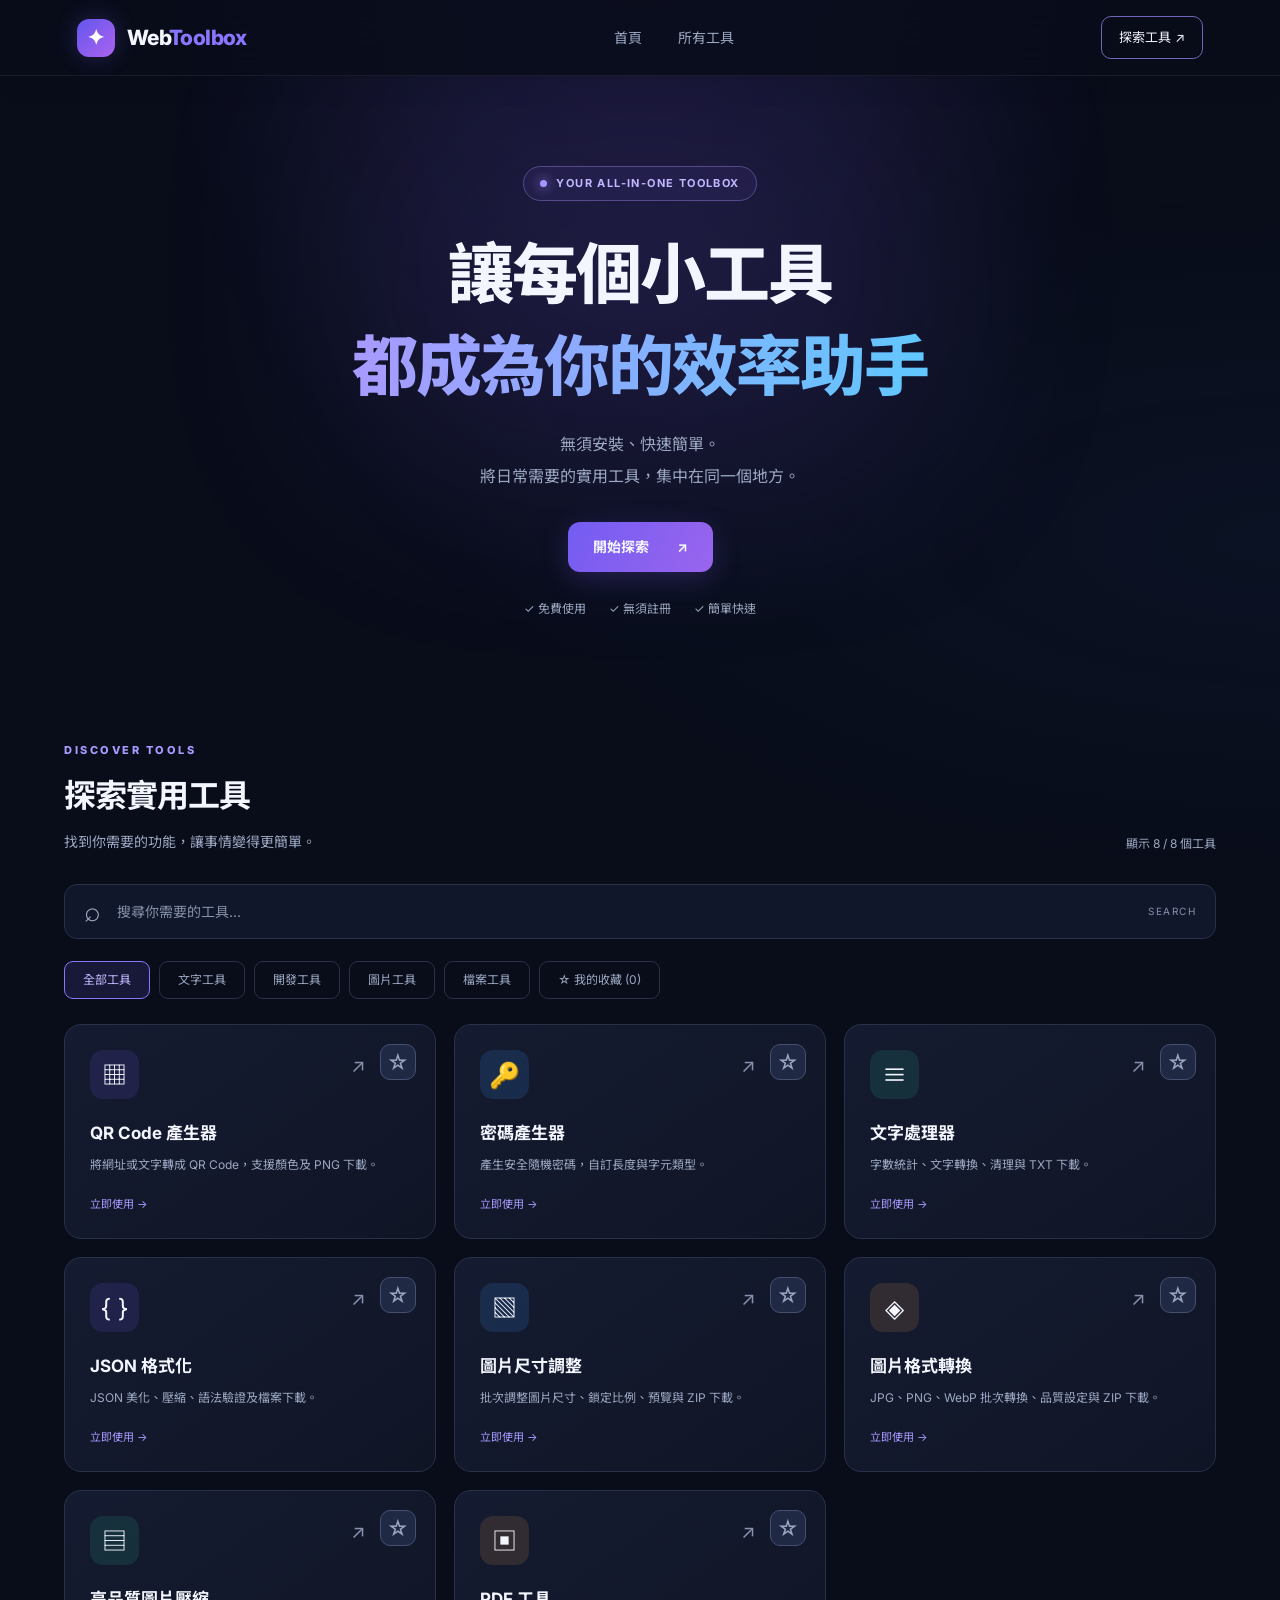
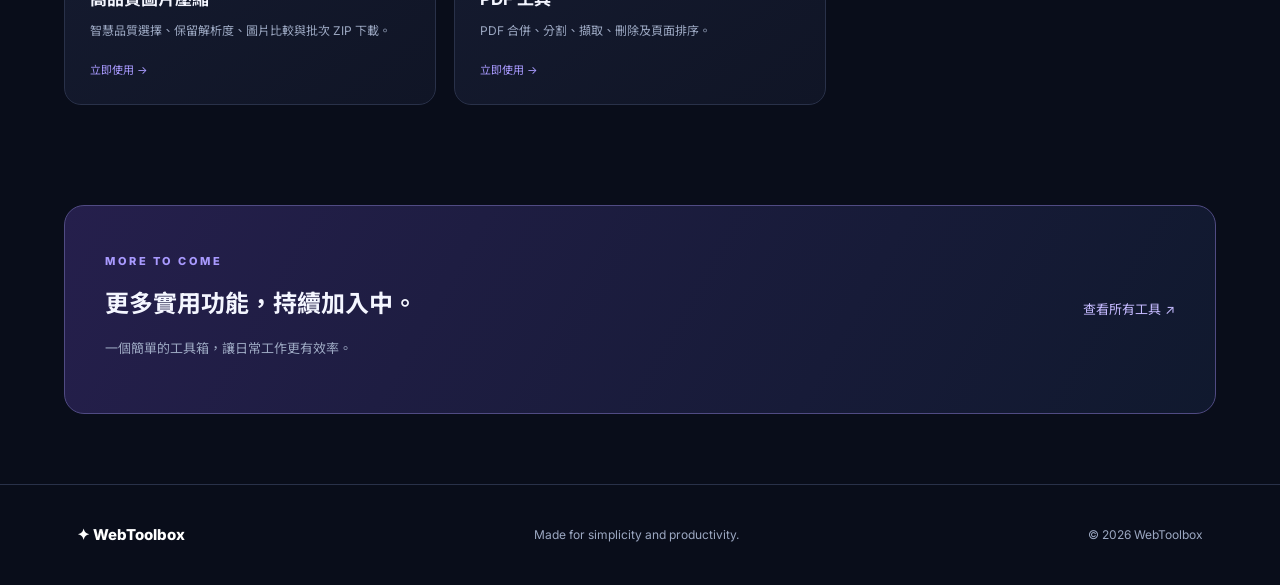
==== index.html @ 4cc4afc9 "Initial WebToolbox release" ====
<!DOCTYPE html>
<html lang="zh-Hant">
<head>
  <meta charset="UTF-8">
  <meta name="viewport" content="width=device-width, initial-scale=1.0">
  <meta name="theme-color" content="#090d1a">
  <meta
    name="description"
    content="WebToolbox 提供免費線上 QR Code 產生器、
    密碼產生器、文字處理器、JSON 格式化、
    圖片尺寸調整、圖片轉檔、圖片壓縮及 PDF 工具。"
  >
  <meta property="og:type" content="website">
  <meta property="og:title" content="WebToolbox｜免費線上工具箱">
  <meta property="og:description"
        content="免費、快速、實用的線上工具箱。圖片、PDF、文字及開發工具一站完成。">
  <meta property="og:locale" content="zh_TW">

  <title>WebToolbox | 免費線上工具箱</title>
  <link rel="icon" type="image/svg+xml" href="./assets/favicon.svg">

  <link rel="stylesheet" href="./css/style.css">
  <link rel="stylesheet" href="./css/site.css">

  <script src="./js/main.js" defer></script>
  <script src="./js/site.js" defer></script>
</head>
<body>

  <header class="navbar">
    <a href="./index.html" class="logo">
      <span class="logo-icon">✦</span>
      <span>Web<span class="accent">Toolbox</span></span>
    </a>

    <nav class="nav-links" aria-label="主選單">
      <a href="#home">首頁</a>
      <a href="#tools">所有工具</a>
    </nav>

    <a class="nav-button" href="#tools">探索工具 ↗</a>
  </header>

  <main id="home">

    <section class="hero">
      <div class="hero-glow"></div>

      <div class="hero-content">
        <div class="hero-badge">
          <span class="status-dot"></span>
          YOUR ALL-IN-ONE TOOLBOX
        </div>

        <h1>
          讓每個小工具<br>
          <span class="gradient-text">都成為你的效率助手</span>
        </h1>

        <p class="hero-description">
          無須安裝、快速簡單。<br>
          將日常需要的實用工具，集中在同一個地方。
        </p>

        <a class="primary-button" href="#tools">
          開始探索 <span>↗</span>
        </a>

        <div class="hero-features">
          <span>✓ 免費使用</span>
          <span>✓ 無須註冊</span>
          <span>✓ 簡單快速</span>
        </div>
      </div>
    </section>

    <section class="tools-section" id="tools">

      <div class="section-heading">
        <div>
          <span class="eyebrow">DISCOVER TOOLS</span>
          <h2>探索實用工具</h2>
          <p>找到你需要的功能，讓事情變得更簡單。</p>
        </div>

        <span class="tool-count" id="toolCount"></span>
      </div>

      <div class="toolbar">
        <label class="search-box">
          <span aria-hidden="true">⌕</span>
          <input
            type="search"
            id="searchInput"
            placeholder="搜尋你需要的工具..."
            autocomplete="off"
            aria-label="搜尋工具"
          >
          <span class="search-shortcut">SEARCH</span>
        </label>

        <div class="filters" id="filters">
          <button class="filter-btn active" data-category="all">全部工具</button>
          <button class="filter-btn" data-category="text">文字工具</button>
          <button class="filter-btn" data-category="dev">開發工具</button>
          <button class="filter-btn" data-category="image">圖片工具</button>
          <button class="filter-btn" data-category="file">檔案工具</button>
        </div>
      </div>

      <div class="tools-grid" id="toolsGrid"></div>

      <p class="empty-message" id="emptyMessage" hidden>
        找不到符合條件的工具，試試其他關鍵字吧！
      </p>

    </section>

    <section class="bottom-banner">
      <div>
        <span class="eyebrow">MORE TO COME</span>
        <h2>更多實用功能，持續加入中。</h2>
        <p>一個簡單的工具箱，讓日常工作更有效率。</p>
      </div>
      <a href="#tools" class="banner-link">查看所有工具 ↗</a>
    </section>

  </main>

  <footer class="footer">
    <a href="#home" class="footer-brand">✦ WebToolbox</a>
    <p>Made for simplicity and productivity.</p>
    <span>© <span id="year"></span> WebToolbox</span>
  </footer>

  <div id="toast" class="toast" role="status" aria-live="polite"></div>

</body>
</html>
---- css/style.css ----
@import url('https://fonts.googleapis.com/css2?family=Inter:wght@400;500;600;700;800&family=Noto+Sans+TC:wght@400;500;600;700;800&display=swap');

:root {
  --background: #090d1a;
  --surface: #11172a;
  --surface-hover: #19213a;
  --border: #293149;
  --text: #f4f6ff;
  --muted: #9ca8c2;
  --primary: #8b75ff;
  --cyan: #59d4f9;
}

* {
  box-sizing: border-box;
}

html {
  scroll-behavior: smooth;
}

body {
  margin: 0;
  background: var(--background);
  color: var(--text);
  font-family: 'Inter', 'Noto Sans TC', sans-serif;
  line-height: 1.7;
  overflow-x: hidden;
}

body::before {
  content: "";
  position: fixed;
  inset: 0;
  z-index: -1;
  pointer-events: none;
  background:
    radial-gradient(ellipse at 50% -20%, #44308545, transparent 55%),
    radial-gradient(ellipse at 100% 60%, #1b376322, transparent 45%);
}

a {
  color: inherit;
  text-decoration: none;
}

button, input {
  font: inherit;
}

button {
  cursor: pointer;
}

button:focus-visible,
a:focus-visible,
input:focus-visible {
  outline: 2px solid var(--cyan);
  outline-offset: 3px;
}

/* 導航列 */

.navbar {
  height: 76px;
  padding: 0 max(6%, calc((100vw - 1200px) / 2));
  display: flex;
  align-items: center;
  justify-content: space-between;
  border-bottom: 1px solid #ffffff10;
  background: #090d1acf;
  backdrop-filter: blur(18px);
  position: sticky;
  top: 0;
  z-index: 50;
}

.logo {
  display: flex;
  align-items: center;
  gap: 12px;
  font-weight: 800;
  font-size: 21px;
  letter-spacing: -0.6px;
}

.logo-icon {
  color: white;
  display: grid;
  place-items: center;
  width: 38px;
  height: 38px;
  border-radius: 12px;
  background: linear-gradient(135deg, #6356ed, #ac63ef);
  box-shadow: 0 0 22px #795cf044;
}

.accent {
  color: var(--primary);
}

.nav-links {
  display: flex;
  gap: 36px;
  color: var(--muted);
  font-size: 14px;
}

.nav-links a:hover {
  color: white;
}

.nav-button {
  border: 1px solid #7264b8;
  padding: 9px 17px;
  border-radius: 10px;
  font-size: 13px;
  transition: 0.2s;
}

.nav-button:hover {
  background: #7264b830;
}

/* 首頁主要視覺 */

.hero {
  min-height: 510px;
  position: relative;
  display: grid;
  place-items: center;
  padding: 90px 22px 85px;
  overflow: hidden;
  text-align: center;
}

.hero-glow {
  position: absolute;
  width: 550px;
  height: 380px;
  top: 0;
  left: 50%;
  transform: translateX(-50%);
  pointer-events: none;
  background: #7960ed;
  opacity: 0.13;
  filter: blur(115px);
}

.hero-content {
  position: relative;
  z-index: 1;
}

.hero-badge {
  display: inline-flex;
  align-items: center;
  gap: 9px;
  border: 1px solid #564b86;
  background: #7663e515;
  color: #c3b8ff;
  padding: 7px 16px;
  border-radius: 50px;
  font-size: 11px;
  font-weight: 700;
  letter-spacing: 1.4px;
}

.status-dot {
  width: 7px;
  height: 7px;
  border-radius: 50%;
  background: #a995ff;
  box-shadow: 0 0 12px #a995ff;
}

.hero h1 {
  font-size: clamp(34px, 5.2vw, 66px);
  letter-spacing: -2px;
  line-height: 1.4;
  margin: 27px 0 16px;
  font-weight: 800;
}

.gradient-text {
  background: linear-gradient(100deg, #a999ff, #60c8ff);
  background-clip: text;
  -webkit-background-clip: text;
  color: transparent;
}

.hero-description {
  color: var(--muted);
  font-size: 16px;
  line-height: 2;
  margin-bottom: 30px;
}

.primary-button {
  display: inline-flex;
  align-items: center;
  gap: 28px;
  padding: 13px 25px;
  border-radius: 12px;
  font-weight: 700;
  font-size: 14px;
  background: linear-gradient(120deg, #735cf2, #9a65ee);
  box-shadow: 0 7px 28px #795cf03a;
  transition: transform 0.2s, box-shadow 0.2s;
}

.primary-button:hover {
  transform: translateY(-3px);
  box-shadow: 0 12px 35px #795cf063;
}

.hero-features {
  display: flex;
  justify-content: center;
  flex-wrap: wrap;
  gap: 23px;
  margin-top: 27px;
  font-size: 12px;
  color: var(--muted);
}

/* 工具區域 */

.tools-section {
  max-width: 1200px;
  padding: 30px 24px 100px;
  margin: auto;
  scroll-margin-top: 95px;
}

.section-heading {
  display: flex;
  justify-content: space-between;
  align-items: end;
  gap: 20px;
  margin-bottom: 30px;
}

.eyebrow {
  color: #a99aff;
  font-size: 11px;
  font-weight: 800;
  letter-spacing: 2.5px;
}

.section-heading h2 {
  font-size: 32px;
  margin: 7px 0;
  letter-spacing: -1px;
}

.section-heading p {
  color: var(--muted);
  margin: 0;
  font-size: 14px;
}

.tool-count {
  font-size: 12px;
  color: var(--muted);
  white-space: nowrap;
}

.toolbar {
  margin-bottom: 25px;
}

.search-box {
  height: 55px;
  background: var(--surface);
  border: 1px solid var(--border);
  border-radius: 13px;
  display: flex;
  align-items: center;
  padding: 0 19px;
  gap: 14px;
  transition: border-color 0.2s;
}

.search-box:focus-within {
  border-color: var(--primary);
}

.search-box > span:first-child {
  font-size: 28px;
  color: var(--muted);
}

.search-box input {
  background: transparent;
  border: none;
  outline: none;
  color: white;
  width: 100%;
  min-width: 0;
  font-size: 14px;
}

.search-box input::placeholder {
  color: #8490a8;
}

.search-shortcut {
  color: #8790ad;
  font-size: 10px;
  letter-spacing: 1.5px;
}

.filters {
  display: flex;
  flex-wrap: wrap;
  gap: 9px;
  margin-top: 22px;
}

.filter-btn {
  background: transparent;
  border: 1px solid var(--border);
  color: var(--muted);
  padding: 8px 18px;
  border-radius: 9px;
  font-size: 12px;
  transition: 0.2s;
}

.filter-btn:hover {
  color: white;
  border-color: #8273dc;
}

.filter-btn.active {
  background: #7660ed25;
  border-color: #8b75ff;
  color: #c3baff;
}

/* 工具卡片 */

.tools-grid {
  display: grid;
  grid-template-columns: repeat(3, minmax(0, 1fr));
  gap: 18px;
}

.tool-card {
  background: linear-gradient(145deg, #151b30, #101526);
  border: 1px solid var(--border);
  border-radius: 17px;
  padding: 25px;
  min-height: 215px;
  display: flex;
  flex-direction: column;
  align-items: flex-start;
  text-align: left;
  color: inherit;
  width: 100%;
  transition: transform 0.25s, border-color 0.25s, box-shadow 0.25s;
}

.tool-card:hover {
  transform: translateY(-5px);
  border-color: #7f6be2;
  box-shadow: 0 15px 40px #0000003a;
}

.card-top {
  display: flex;
  justify-content: space-between;
  align-items: start;
  width: 100%;
}

.card-icon {
  width: 49px;
  height: 49px;
  border-radius: 13px;
  display: grid;
  place-items: center;
  font-size: 25px;
}

.card-icon.purple { background: #7758ee23; }
.card-icon.blue { background: #3a95f525; }
.card-icon.green { background: #25bd9522; }
.card-icon.orange { background: #ec9b4322; }

.card-arrow {
  color: #8790ad;
  font-size: 19px;
}

.tool-card h3 {
  font-size: 17px;
  margin: 20px 0 6px;
}

.tool-card p {
  color: var(--muted);
  font-size: 12px;
  line-height: 1.8;
  margin: 0 0 16px;
}

.card-bottom {
  margin-top: auto;
  color: #a99aff;
  font-size: 11px;
}

.empty-message {
  text-align: center;
  padding: 65px 10px;
  color: var(--muted);
}

.empty-message[hidden] {
  display: none;
}

/* 底部宣傳區 */

.bottom-banner {
  max-width: 1152px;
  margin: 0 auto 70px;
  padding: 40px;
  border: 1px solid #504b83;
  border-radius: 20px;
  background: linear-gradient(120deg, #251f4c, #10192e);
  display: flex;
  justify-content: space-between;
  align-items: center;
  gap: 25px;
}

.bottom-banner h2 {
  margin: 10px 0;
  font-size: 24px;
}

.bottom-banner p {
  color: var(--muted);
  font-size: 13px;
}

.banner-link {
  color: #c5baff;
  font-size: 13px;
  white-space: nowrap;
}

.footer {
  padding: 28px 6%;
  border-top: 1px solid var(--border);
  display: flex;
  justify-content: space-between;
  align-items: center;
  gap: 15px;
  color: var(--muted);
  font-size: 12px;
}

.footer-brand {
  color: white;
  font-weight: 800;
  font-size: 15px;
}

.toast {
  position: fixed;
  left: 50%;
  bottom: 28px;
  transform: translate(-50%, 20px);
  padding: 12px 20px;
  background: #282344;
  border: 1px solid #8173c5;
  border-radius: 11px;
  color: white;
  font-size: 13px;
  box-shadow: 0 10px 30px #0008;
  opacity: 0;
  pointer-events: none;
  z-index: 100;
  transition: 0.25s;
}

.toast.show {
  transform: translate(-50%, 0);
  opacity: 1;
}

/* 平板 */

@media (max-width: 900px) {
  .tools-grid {
    grid-template-columns: repeat(2, minmax(0, 1fr));
  }

  .bottom-banner {
    margin-left: 24px;
    margin-right: 24px;
  }
}

/* 手機 */

@media (max-width: 600px) {
  .navbar {
    padding: 0 20px;
    height: 68px;
  }

  .logo {
    font-size: 18px;
  }

  .nav-links {
    display: none;
  }

  .nav-button {
    font-size: 11px;
    padding: 8px 11px;
  }

  .hero {
    min-height: 470px;
    padding: 65px 22px;
  }

  .hero h1 {
    letter-spacing: -1px;
  }

  .hero-description {
    font-size: 14px;
  }

  .tools-section {
    padding: 20px 18px 65px;
  }

  .section-heading h2 {
    font-size: 25px;
  }

  .tools-grid {
    grid-template-columns: 1fr;
  }

  .tool-card {
    min-height: 195px;
  }

  .bottom-banner {
    padding: 27px;
    flex-direction: column;
    align-items: flex-start;
    margin: 0 18px 50px;
  }

  .footer {
    flex-direction: column;
    text-align: center;
  }
}

@media (prefers-reduced-motion: reduce) {
  html {
    scroll-behavior: auto;
  }

  *,
  *::before,
  *::after {
    transition-duration: 0.01ms !important;
    animation-duration: 0.01ms !important;
  }
}
---- css/site.css ----
/* ===== WebToolbox 共用視覺系統 ===== */

:root {
  color-scheme: dark;
}

::selection {
  background: #8b75ff;
  color: #fff;
}

/* 統一操作元件 */
button,
a,
input,
textarea,
select {
  -webkit-tap-highlight-color: transparent;
}

button,
a {
  touch-action: manipulation;
}

button:focus-visible,
a:focus-visible,
input:focus-visible,
textarea:focus-visible,
select:focus-visible {
  outline: 2px solid #a99aff;
  outline-offset: 3px;
}

/* 全站頂部閱讀進度條 */
#scrollProgress {
  position: fixed;
  top: 0;
  left: 0;
  z-index: 200;
  width: 0;
  height: 3px;
  background: linear-gradient(90deg, #8b75ff, #59d4f9);
  pointer-events: none;
}

/* 返回頂部按鈕 */
#backToTop {
  position: fixed;
  right: 25px;
  bottom: 25px;
  z-index: 100;
  display: grid;
  place-items: center;
  width: 47px;
  height: 47px;
  border-radius: 14px;
  border: 1px solid #7264b8;
  background: #241e45;
  color: #e0d9ff;
  font-size: 22px;
  box-shadow: 0 8px 30px #0008;
  opacity: 0;
  visibility: hidden;
  transform: translateY(12px);
  transition:
    opacity 0.2s,
    visibility 0.2s,
    transform 0.2s,
    background 0.2s;
}

#backToTop.visible {
  opacity: 1;
  visibility: visible;
  transform: translateY(0);
}

#backToTop:hover {
  background: #48377f;
  transform: translateY(-3px);
}

/* 共用玻璃質感 */
.navbar {
  box-shadow: 0 5px 30px #00000018;
}

/* 頁面切換後視覺一致 */
main {
  animation: pageEnter 0.35s ease-out both;
}

@keyframes pageEnter {
  from {
    opacity: 0;
    transform: translateY(8px);
  }

  to {
    opacity: 1;
    transform: translateY(0);
  }
}

/* 首頁工具卡片收藏功能 */
.tool-card {
  position: relative;
  cursor: default;
}

.card-open {
  flex: 1;
  display: flex;
  flex-direction: column;
  align-items: flex-start;
  width: 100%;
  min-height: 100%;
  background: none;
  border: 0;
  color: inherit;
  text-align: left;
  padding: 0;
  cursor: pointer;
}

.card-open .card-top {
  padding-right: 45px;
}

.card-open:hover .card-arrow {
  color: #c3b8ff;
}

.favorite-btn {
  position: absolute;
  top: 19px;
  right: 19px;
  z-index: 2;
  display: grid;
  place-items: center;
  width: 36px;
  height: 36px;
  padding: 0;
  border-radius: 10px;
  border: 1px solid #455070;
  background: #202944;
  color: #9ca8c2;
  font-size: 21px;
  line-height: 1;
  transition: background 0.2s, color 0.2s;
}

.favorite-btn:hover {
  background: #39335d;
  color: #f8d47a;
}

.favorite-btn.is-favorite {
  color: #ffd474;
  border-color: #8b7041;
  background: #4a382b;
}

.filter-btn.favorites-active {
  color: #ffd474;
  border-color: #a78443;
  background: #48382250;
}

/* 顯示空狀態時提供一致間距 */
.empty-message {
  border: 1px dashed #394360;
  border-radius: 16px;
  background: #101627;
}

/* 小螢幕 */
@media (max-width: 600px) {
  /* 手機版仍可使用首頁與所有工具導覽 */
  .navbar {
    flex-wrap: wrap;
    height: auto;
    min-height: 68px;
    row-gap: 0;
    padding: 12px 18px;
  }

  .nav-links {
    display: flex;
    order: 3;
    width: 100%;
    gap: 24px;
    padding: 10px 0 2px;
    overflow-x: auto;
    white-space: nowrap;
    font-size: 12px;
  }

  .nav-button {
    margin-left: auto;
  }

  #backToTop {
    right: 16px;
    bottom: 16px;
    width: 43px;
    height: 43px;
  }

  .tools-section,
  .qr-page,
  .password-page,
  .text-page,
  .json-page {
    scroll-margin-top: 120px;
  }
}

/* 尊重使用者減少動態效果的設定 */
@media (prefers-reduced-motion: reduce) {
  main {
    animation: none;
  }

  #backToTop,
  .favorite-btn {
    transition: none;
  }
}
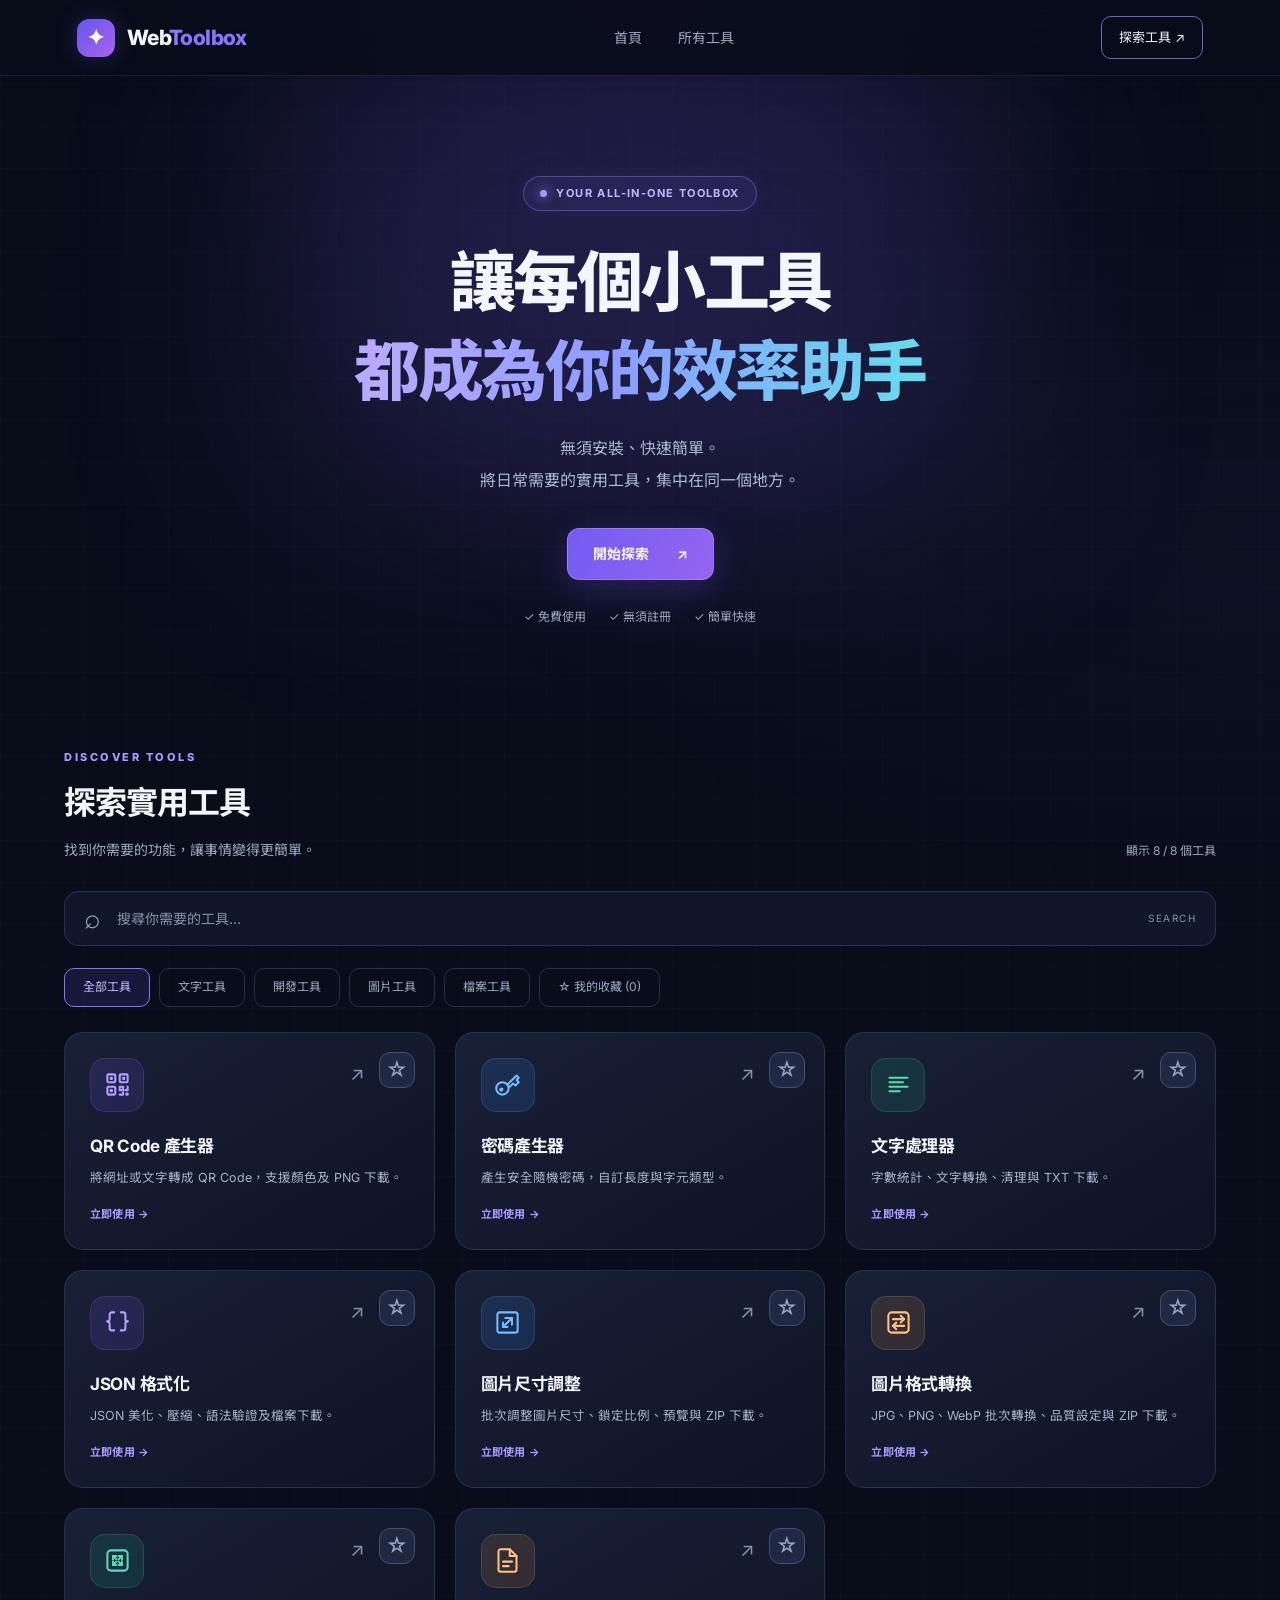
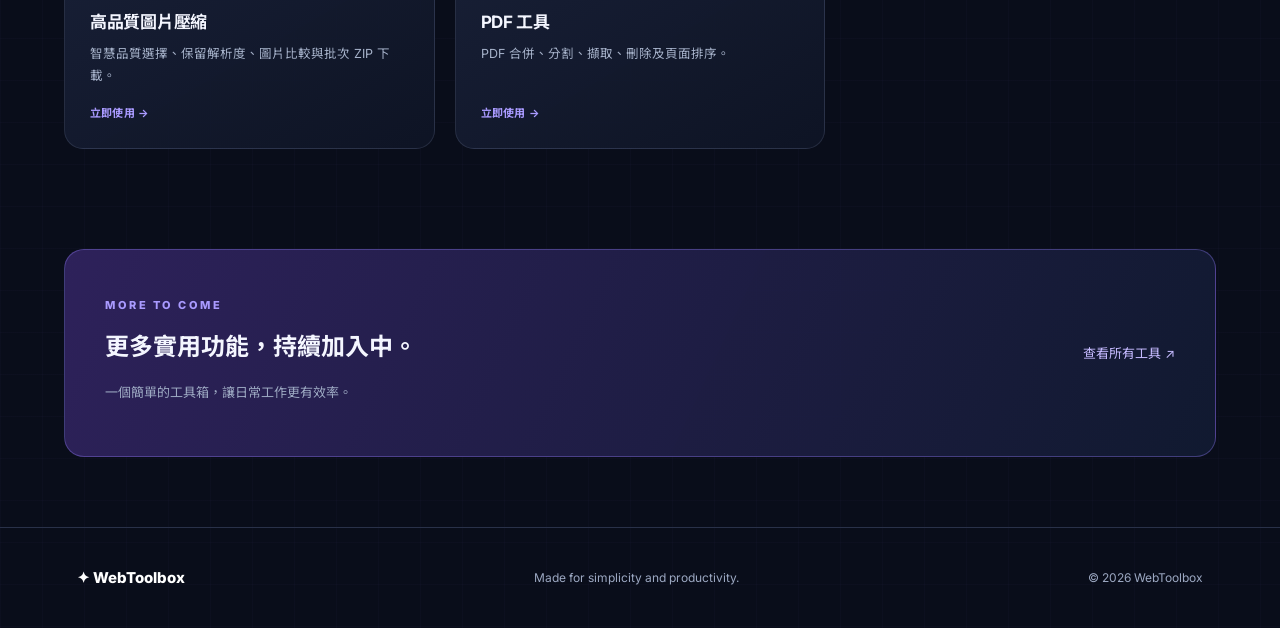
==== commit fdf0df0b: "Fix recently used tools" ====
--- a/index.html
+++ b/index.html
@@ -86,6 +86,32 @@
 
         <span class="tool-count" id="toolCount"></span>
       </div>
+      
+        <!-- 最近使用的工具 -->
+        <section
+        id="recentSection"
+        class="recent-section"
+        aria-labelledby="recentTitle"
+        hidden
+        >
+        <div class="recent-heading">
+            <div>
+            <span class="eyebrow">QUICK ACCESS</span>
+            <h3 id="recentTitle">最近使用</h3>
+            <p>快速開啟你最近用過的工具。</p>
+            </div>
+
+            <button
+            id="clearRecent"
+            type="button"
+            class="recent-clear"
+            >
+            清除紀錄
+            </button>
+        </div>
+
+        <div id="recentGrid" class="recent-grid"></div>
+        </section>
 
       <div class="toolbar">
         <label class="search-box">
--- a/css/site.css
+++ b/css/site.css
@@ -229,3 +229,348 @@
     transition: none;
   }
 }
+
+
+/* ========================================
+   WebToolbox 3.0 - Homepage Upgrade
+   ======================================== */
+
+/* 全站背景：細緻格線與柔和光暈 */
+
+body {
+  background-color: #090d1a;
+  background-image:
+    linear-gradient(
+      rgba(139, 117, 255, 0.025) 1px,
+      transparent 1px
+    ),
+    linear-gradient(
+      90deg,
+      rgba(139, 117, 255, 0.025) 1px,
+      transparent 1px
+    );
+  background-size: 42px 42px;
+}
+
+/* 導覽列 */
+
+.navbar {
+  border-bottom: 1px solid rgba(160, 145, 255, 0.12);
+  backdrop-filter: blur(20px);
+  -webkit-backdrop-filter: blur(20px);
+}
+
+/* 首頁主視覺 */
+
+.hero {
+  min-height: 550px;
+  padding: 100px 24px 85px;
+}
+
+.hero-glow {
+  width: 700px;
+  height: 440px;
+  opacity: 0.17;
+  filter: blur(125px);
+}
+
+.hero h1 {
+  letter-spacing: -2.5px;
+  line-height: 1.35;
+}
+
+.gradient-text {
+  background-image: linear-gradient(
+    95deg,
+    #b8a9ff 5%,
+    #8d9cff 45%,
+    #69d8ef 95%
+  );
+  background-clip: text;
+  -webkit-background-clip: text;
+  color: transparent;
+}
+
+.hero-description {
+  max-width: 580px;
+  margin: 0 auto 32px;
+  color: #adb8d0;
+}
+
+.hero-badge {
+  background: rgba(139, 117, 255, 0.09);
+  border-color: rgba(160, 140, 255, 0.35);
+  box-shadow: 0 0 28px rgba(139, 117, 255, 0.06);
+}
+
+/* 主按鈕 */
+
+.primary-button {
+  border: 1px solid rgba(220, 210, 255, 0.25);
+  background: linear-gradient(120deg, #735cf2, #9565ef);
+  box-shadow: 0 10px 34px rgba(115, 92, 242, 0.24);
+}
+
+.primary-button:hover {
+  box-shadow: 0 14px 42px rgba(115, 92, 242, 0.42);
+}
+
+/* 工具搜尋 */
+
+.search-box {
+  border: 1px solid rgba(139, 117, 255, 0.23);
+  background: rgba(19, 26, 46, 0.85);
+  border-radius: 15px;
+  transition:
+    border-color 0.2s,
+    box-shadow 0.2s;
+}
+
+.search-box:focus-within {
+  border-color: #9782ff;
+  box-shadow: 0 0 0 4px rgba(139, 117, 255, 0.08);
+}
+
+/* 分類按鈕 */
+
+.filter-btn {
+  border-radius: 10px;
+  transition:
+    color 0.2s,
+    background 0.2s,
+    border-color 0.2s,
+    transform 0.2s;
+}
+
+.filter-btn:hover {
+  transform: translateY(-2px);
+  background: rgba(139, 117, 255, 0.09);
+}
+
+/* 工具卡片 */
+
+.tools-grid {
+  gap: 20px;
+}
+
+.tool-card {
+  overflow: hidden;
+  border-radius: 19px;
+  border: 1px solid rgba(155, 169, 205, 0.16);
+  background: linear-gradient(
+    150deg,
+    rgba(26, 34, 57, 0.95),
+    rgba(14, 20, 37, 0.98)
+  );
+  transition:
+    transform 0.25s ease,
+    border-color 0.25s ease,
+    box-shadow 0.25s ease;
+}
+
+.tool-card:hover {
+  transform: translateY(-6px);
+  border-color: rgba(166, 144, 255, 0.7);
+  box-shadow:
+    0 20px 50px rgba(0, 0, 0, 0.28),
+    0 0 30px rgba(139, 117, 255, 0.08);
+}
+
+.tool-card h3 {
+  font-size: 17px;
+  letter-spacing: -0.3px;
+}
+
+.tool-card p {
+  color: #a6b2ca;
+  font-size: 12.5px;
+}
+
+.card-icon {
+  width: 54px;
+  height: 54px;
+  border: 1px solid rgba(255, 255, 255, 0.07);
+  border-radius: 15px;
+}
+
+.card-bottom {
+  font-weight: 700;
+  letter-spacing: 0.2px;
+}
+
+/* 收藏按鈕 */
+
+.favorite-btn {
+  border-radius: 11px;
+}
+
+.favorite-btn:hover {
+  transform: scale(1.05);
+}
+
+/* 底部區塊 */
+
+.bottom-banner {
+  border-color: rgba(150, 126, 255, 0.35);
+  background: linear-gradient(
+    115deg,
+    rgba(48, 35, 94, 0.95),
+    rgba(17, 26, 49, 0.98)
+  );
+}
+
+/* 平板 */
+
+@media (max-width: 900px) {
+  .hero {
+    min-height: 490px;
+    padding: 78px 22px;
+  }
+}
+
+/* 手機 */
+
+@media (max-width: 600px) {
+  .hero {
+    min-height: 450px;
+    padding: 70px 20px 65px;
+  }
+
+  .hero h1 {
+    letter-spacing: -1.2px;
+  }
+
+  .tools-grid {
+    gap: 15px;
+  }
+
+  .tool-card {
+    min-height: 190px;
+  }
+
+  .hero-glow {
+    width: 360px;
+    max-width: 100%;
+  }
+}
+
+/* 減少動畫模式 */
+
+@media (prefers-reduced-motion: reduce) {
+  .tool-card,
+  .filter-btn,
+  .favorite-btn,
+  .primary-button {
+    transition: none;
+  }
+
+  .tool-card:hover,
+  .filter-btn:hover {
+    transform: none;
+  }
+}
+
+
+/* ========================================
+   WebToolbox 3.0 - Unified Tool Icons
+   ======================================== */
+
+/* 統一工具圖示外框 */
+
+.card-icon {
+  display: inline-flex;
+  align-items: center;
+  justify-content: center;
+  flex-shrink: 0;
+
+  width: 54px;
+  height: 54px;
+
+  border-radius: 15px;
+  border: 1px solid rgba(255, 255, 255, 0.07);
+
+  transition:
+    transform 0.25s ease,
+    border-color 0.25s ease,
+    background 0.25s ease;
+}
+
+/* SVG 線條圖示 */
+
+.card-icon svg {
+  display: block;
+  width: 27px;
+  height: 27px;
+}
+
+/* 各分類使用不同顏色 */
+
+.card-icon.purple {
+  color: #b3a1ff;
+  background: rgba(119, 88, 238, 0.15);
+  border-color: rgba(155, 132, 255, 0.16);
+}
+
+.card-icon.blue {
+  color: #74bbff;
+  background: rgba(58, 149, 245, 0.14);
+  border-color: rgba(116, 187, 255, 0.16);
+}
+
+.card-icon.green {
+  color: #61d6b2;
+  background: rgba(37, 189, 149, 0.13);
+  border-color: rgba(97, 214, 178, 0.16);
+}
+
+.card-icon.orange {
+  color: #ffc184;
+  background: rgba(236, 155, 67, 0.13);
+  border-color: rgba(255, 193, 132, 0.16);
+}
+
+/* 滑鼠移到卡片時的效果 */
+
+.tool-card:hover .card-icon {
+  transform: translateY(-2px) scale(1.06);
+}
+
+.tool-card:hover .card-icon.purple {
+  border-color: rgba(179, 161, 255, 0.45);
+}
+
+.tool-card:hover .card-icon.blue {
+  border-color: rgba(116, 187, 255, 0.45);
+}
+
+.tool-card:hover .card-icon.green {
+  border-color: rgba(97, 214, 178, 0.45);
+}
+
+.tool-card:hover .card-icon.orange {
+  border-color: rgba(255, 193, 132, 0.45);
+}
+
+/* 手機與減少動畫設定 */
+
+@media (max-width: 600px) {
+  .card-icon {
+    width: 50px;
+    height: 50px;
+  }
+
+  .card-icon svg {
+    width: 25px;
+    height: 25px;
+  }
+}
+
+@media (prefers-reduced-motion: reduce) {
+  .card-icon {
+    transition: none;
+  }
+
+  .tool-card:hover .card-icon {
+    transform: none;
+  }
+}
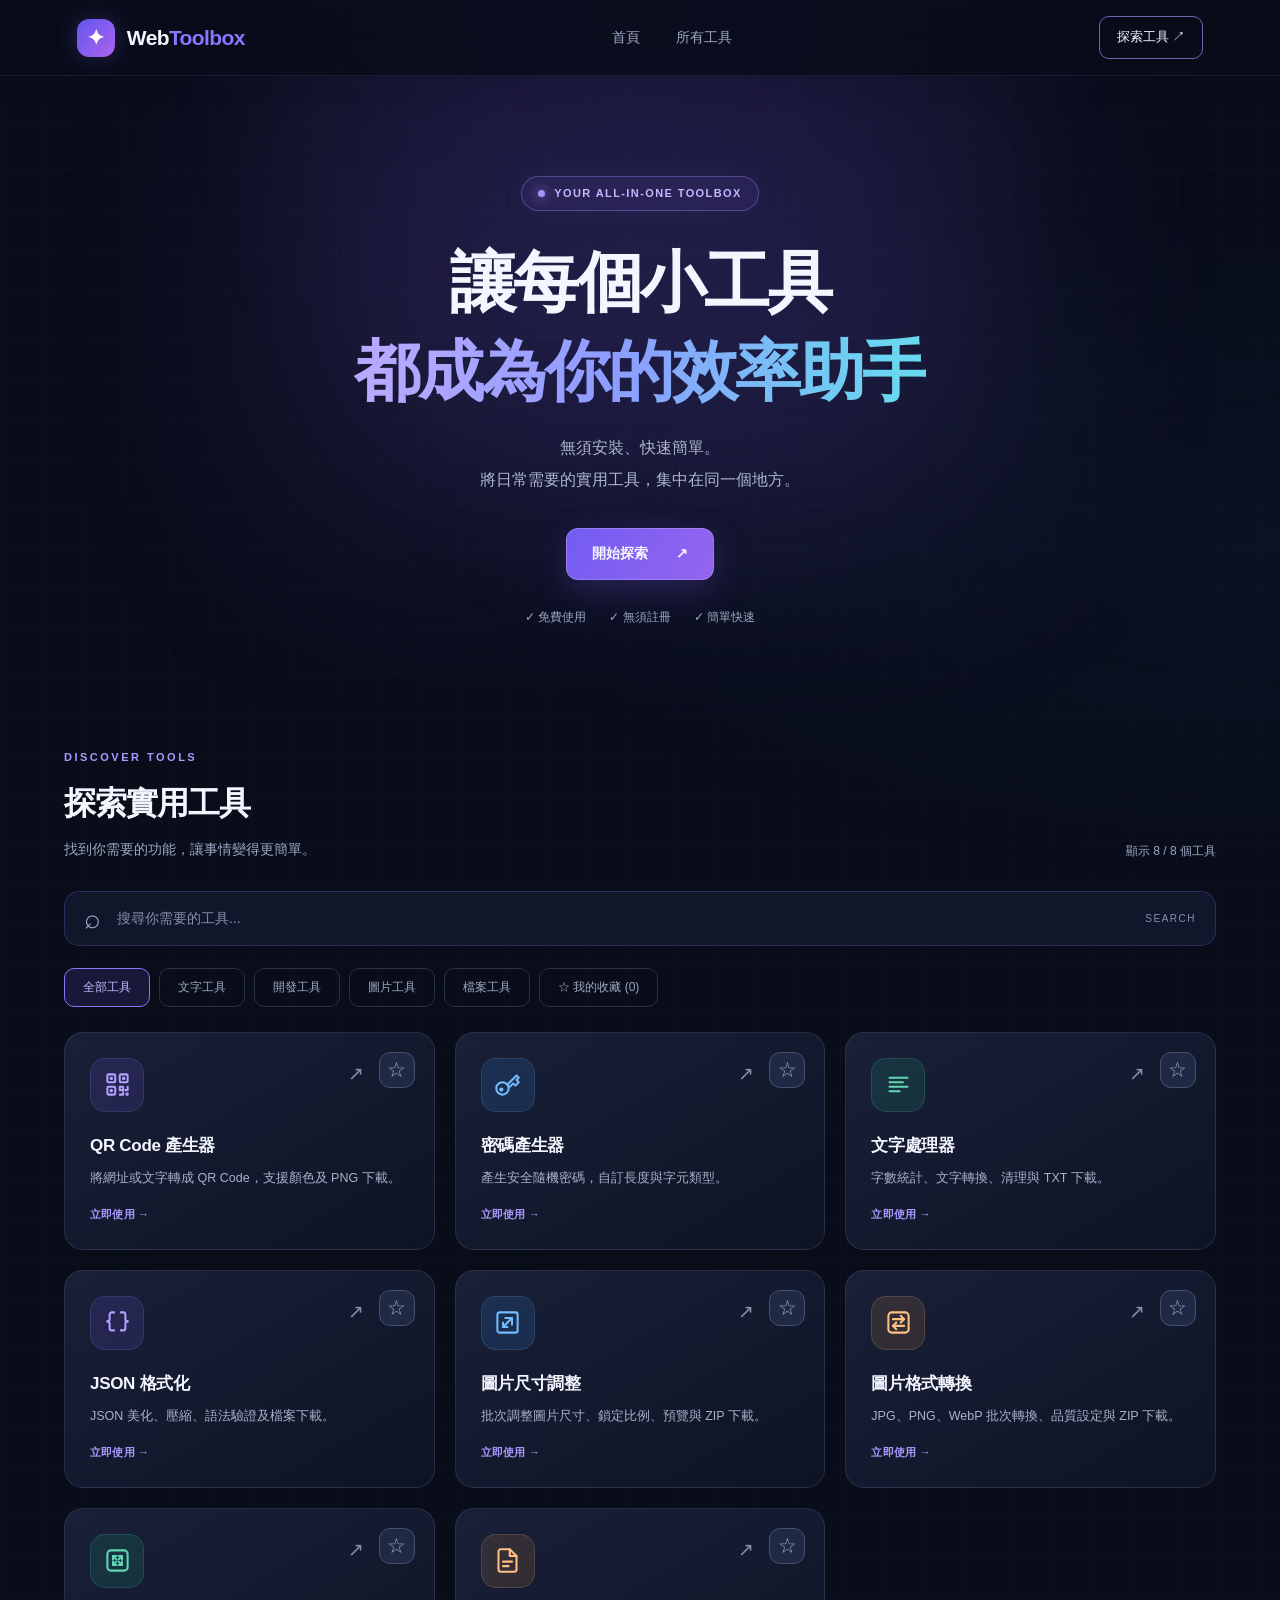
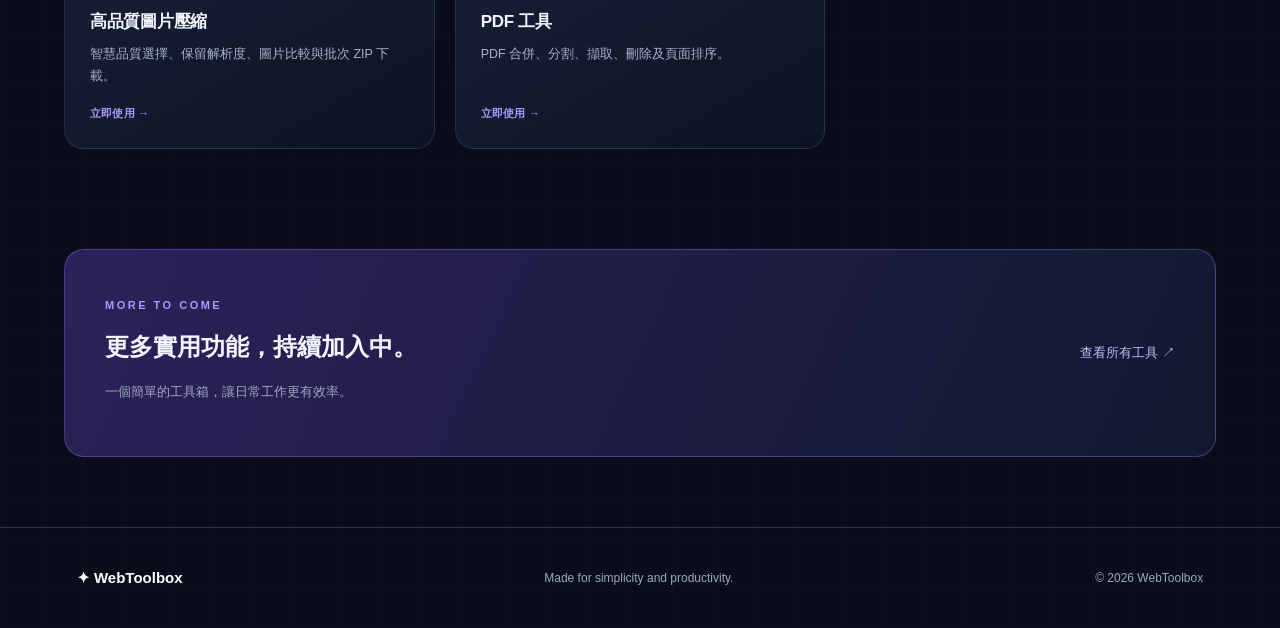
==== commit 2881fcac: "Sync latest WebToolbox updates" ====
--- a/index.html
+++ b/index.html
@@ -23,6 +23,7 @@
   <link rel="stylesheet" href="./css/style.css">
   <link rel="stylesheet" href="./css/site.css">
 
+  <script src="./js/notify.js" defer></script>
   <script src="./js/main.js" defer></script>
   <script src="./js/site.js" defer></script>
 </head>
--- a/css/style.css
+++ b/css/style.css
@@ -1,5 +1,3 @@
-
-@import url('https://fonts.googleapis.com/css2?family=Inter:wght@400;500;600;700;800&family=Noto+Sans+TC:wght@400;500;600;700;800&display=swap');
 
 :root {
   --background: #090d1a;
--- a/css/site.css
+++ b/css/site.css
@@ -574,3 +574,459 @@
     transform: none;
   }
 }
+
+
+/* ========================================
+   WebToolbox 3.0 - Recently Used Tools
+   ======================================== */
+
+.recent-section {
+  margin-bottom: 40px;
+  padding: 24px;
+  border: 1px solid rgba(139, 117, 255, 0.2);
+  border-radius: 19px;
+  background: linear-gradient(
+    145deg,
+    rgba(22, 29, 51, 0.92),
+    rgba(14, 20, 38, 0.96)
+  );
+}
+
+/* 必須保留這個規則，避免 hidden 被 display 覆蓋 */
+.recent-section[hidden] {
+  display: none;
+}
+
+.recent-heading {
+  display: flex;
+  align-items: center;
+  justify-content: space-between;
+  gap: 16px;
+  margin-bottom: 20px;
+}
+
+.recent-heading h3 {
+  margin: 6px 0 3px;
+  font-size: 21px;
+  letter-spacing: -0.5px;
+}
+
+.recent-heading p {
+  margin: 0;
+  color: var(--muted);
+  font-size: 12px;
+}
+
+.recent-clear {
+  flex-shrink: 0;
+  padding: 9px 14px;
+  border: 1px solid #3e4867;
+  border-radius: 10px;
+  background: transparent;
+  color: #aeb9d2;
+  font-size: 12px;
+  transition: 0.2s;
+}
+
+.recent-clear:hover {
+  border-color: #a594ff;
+  color: #e5dcff;
+  background: rgba(139, 117, 255, 0.09);
+}
+
+/* 最近使用工具卡片 */
+
+.recent-grid {
+  display: grid;
+  grid-template-columns: repeat(2, minmax(0, 1fr));
+  gap: 12px;
+}
+
+.recent-card {
+  display: flex;
+  align-items: center;
+  gap: 14px;
+  min-width: 0;
+  padding: 16px;
+  border: 1px solid #303a55;
+  border-radius: 14px;
+  background: rgba(16, 23, 42, 0.85);
+
+  transition:
+    transform 0.2s,
+    border-color 0.2s,
+    background 0.2s;
+}
+
+.recent-card:hover {
+  transform: translateY(-3px);
+  border-color: rgba(157, 135, 255, 0.65);
+  background: rgba(33, 38, 69, 0.95);
+}
+
+.recent-card .card-icon {
+  width: 45px;
+  height: 45px;
+  border-radius: 12px;
+}
+
+.recent-card .card-icon svg {
+  width: 23px;
+  height: 23px;
+}
+
+.recent-card-info {
+  display: flex;
+  flex-direction: column;
+  gap: 4px;
+  min-width: 0;
+  flex: 1;
+}
+
+.recent-card-info strong {
+  font-size: 13px;
+  color: #f2f4ff;
+}
+
+.recent-card-info small {
+  color: #9ba9c3;
+  font-size: 11px;
+  line-height: 1.6;
+  display: -webkit-box;
+  -webkit-line-clamp: 2;
+  -webkit-box-orient: vertical;
+  overflow: hidden;
+}
+
+.recent-arrow {
+  color: #ab9dff;
+  font-size: 19px;
+  flex-shrink: 0;
+}
+
+/* 手機版 */
+
+@media (max-width: 600px) {
+  .recent-section {
+    padding: 18px;
+    margin-bottom: 28px;
+  }
+
+  .recent-grid {
+    grid-template-columns: 1fr;
+  }
+
+  .recent-heading h3 {
+    font-size: 19px;
+  }
+
+  .recent-card {
+    padding: 13px;
+  }
+}
+
+@media (prefers-reduced-motion: reduce) {
+  .recent-card,
+  .recent-clear {
+    transition: none;
+  }
+
+  .recent-card:hover {
+    transform: none;
+  }
+}
+
+
+/* ========================================
+   WebToolbox 3.0 - Global Toast System
+   ======================================== */
+
+#wt-toast-container {
+  position: fixed;
+  top: 92px;
+  right: 24px;
+  z-index: 1000;
+
+  display: flex;
+  flex-direction: column;
+  gap: 10px;
+
+  width: min(380px, calc(100vw - 32px));
+  pointer-events: none;
+}
+
+.wt-toast {
+  --toast-color: #a69aff;
+
+  display: flex;
+  align-items: center;
+  gap: 12px;
+
+  min-height: 60px;
+  padding: 12px 14px;
+
+  border: 1px solid #414b66;
+  border-left: 3px solid var(--toast-color);
+  border-radius: 13px;
+
+  background: rgba(20, 27, 47, 0.97);
+  color: #f3f5ff;
+
+  box-shadow:
+    0 16px 45px rgba(0, 0, 0, 0.35),
+    0 0 20px rgba(139, 117, 255, 0.05);
+
+  backdrop-filter: blur(16px);
+
+  pointer-events: auto;
+
+  animation: wt-toast-enter 0.22s ease-out both;
+}
+
+.wt-toast-success {
+  --toast-color: #66dbab;
+}
+
+.wt-toast-error {
+  --toast-color: #ff8d9c;
+}
+
+.wt-toast-info {
+  --toast-color: #80baff;
+}
+
+.wt-toast-loading {
+  --toast-color: #b6a4ff;
+}
+
+.wt-toast-icon {
+  display: grid;
+  place-items: center;
+
+  width: 31px;
+  height: 31px;
+  flex-shrink: 0;
+
+  border-radius: 9px;
+  background: color-mix(
+    in srgb,
+    var(--toast-color) 15%,
+    transparent
+  );
+
+  color: var(--toast-color);
+  font-size: 17px;
+  font-weight: 800;
+}
+
+.wt-toast-message {
+  flex: 1;
+  min-width: 0;
+
+  color: #ecf0ff;
+  font-size: 13px;
+  line-height: 1.6;
+  overflow-wrap: anywhere;
+}
+
+.wt-toast-close {
+  flex-shrink: 0;
+
+  width: 28px;
+  height: 28px;
+
+  padding: 0;
+  border: none;
+  border-radius: 7px;
+
+  background: transparent;
+  color: #aab4ce;
+
+  font-size: 22px;
+  line-height: 1;
+}
+
+.wt-toast-close:hover {
+  background: #ffffff12;
+  color: #ffffff;
+}
+
+.wt-toast-loading .wt-toast-icon {
+  animation: wt-toast-spin 1.2s linear infinite;
+}
+
+.wt-toast-leaving {
+  animation: wt-toast-exit 0.22s ease-in forwards;
+}
+
+@keyframes wt-toast-enter {
+  from {
+    opacity: 0;
+    transform: translateX(18px);
+  }
+
+  to {
+    opacity: 1;
+    transform: translateX(0);
+  }
+}
+
+@keyframes wt-toast-exit {
+  from {
+    opacity: 1;
+    transform: translateX(0);
+  }
+
+  to {
+    opacity: 0;
+    transform: translateX(18px);
+  }
+}
+
+@keyframes wt-toast-spin {
+  to {
+    transform: rotate(360deg);
+  }
+}
+
+/* 手機版放在畫面下方 */
+
+@media (max-width: 600px) {
+  #wt-toast-container {
+    top: auto;
+    bottom: 78px;
+    left: 16px;
+    right: 16px;
+    width: auto;
+  }
+
+  .wt-toast {
+    min-height: 54px;
+    padding: 10px 12px;
+  }
+
+  .wt-toast-message {
+    font-size: 12px;
+  }
+}
+
+/* 減少動態效果 */
+
+@media (prefers-reduced-motion: reduce) {
+  .wt-toast,
+  .wt-toast-leaving,
+  .wt-toast-loading .wt-toast-icon {
+    animation: none;
+  }
+}
+
+
+/* ===================================================
+   WebToolbox 3.0 / Round 8: narrow-screen refinements
+   Affects presentation only. Existing tool JS untouched.
+   =================================================== */
+
+/* Prevent large editor contents, filenames, and grid children
+   from forcing the page wider than the viewport. */
+.tools-section,
+.tools-grid,
+.tool-card,
+.recent-section,
+.recent-grid,
+.resize-page,
+.converter-page,
+.pdf-page,
+.json-page,
+.text-page,
+.password-page,
+.qr-page,
+.image-list,
+.image-item,
+.image-info,
+.pdf-page-item,
+.pdf-page-info,
+.json-editor,
+.text-panel {
+  min-width: 0;
+}
+
+/* Constrain long unbroken user filenames and result messages. */
+.image-info,
+.image-result,
+.pdf-page-info,
+.pdf-file-info,
+.wt-toast-message {
+  overflow-wrap: anywhere;
+}
+
+/* Input textareas must not expand the layout on long JSON lines. */
+.json-editor textarea,
+.text-panel textarea {
+  max-width: 100%;
+  box-sizing: border-box;
+}
+
+/* Keep controls usable on touch screens without changing desktop. */
+@media (max-width: 600px) {
+  .toolbar,
+  .filters,
+  .recent-section,
+  .recent-heading,
+  .recent-card {
+    min-width: 0;
+  }
+
+  .recent-heading {
+    gap: 12px;
+  }
+
+  .recent-card-info,
+  .recent-card-info strong,
+  .recent-card-info small {
+    min-width: 0;
+    overflow-wrap: anywhere;
+  }
+
+  .pdf-page-controls button {
+    min-width: 40px;
+    min-height: 40px;
+  }
+
+  .pdf-page-item input[type="checkbox"] {
+    width: 22px;
+    height: 22px;
+    flex-shrink: 0;
+  }
+
+  .image-download,
+  .pdf-export-card button,
+  .editor-actions button,
+  .input-actions button {
+    min-height: 40px;
+  }
+
+  .pdf-pages-list {
+    max-height: min(60vh, 480px);
+    overscroll-behavior: contain;
+  }
+
+  .json-editor textarea,
+  .text-panel textarea {
+    font-size: 16px; /* Prevent iOS Safari focus zoom */
+  }
+}
+
+@media (max-width: 380px) {
+  .pdf-page-item {
+    padding: 10px;
+    gap: 8px;
+  }
+
+  .pdf-page-info {
+    flex-basis: calc(100% - 105px);
+  }
+
+  .recent-card {
+    gap: 10px;
+  }
+}
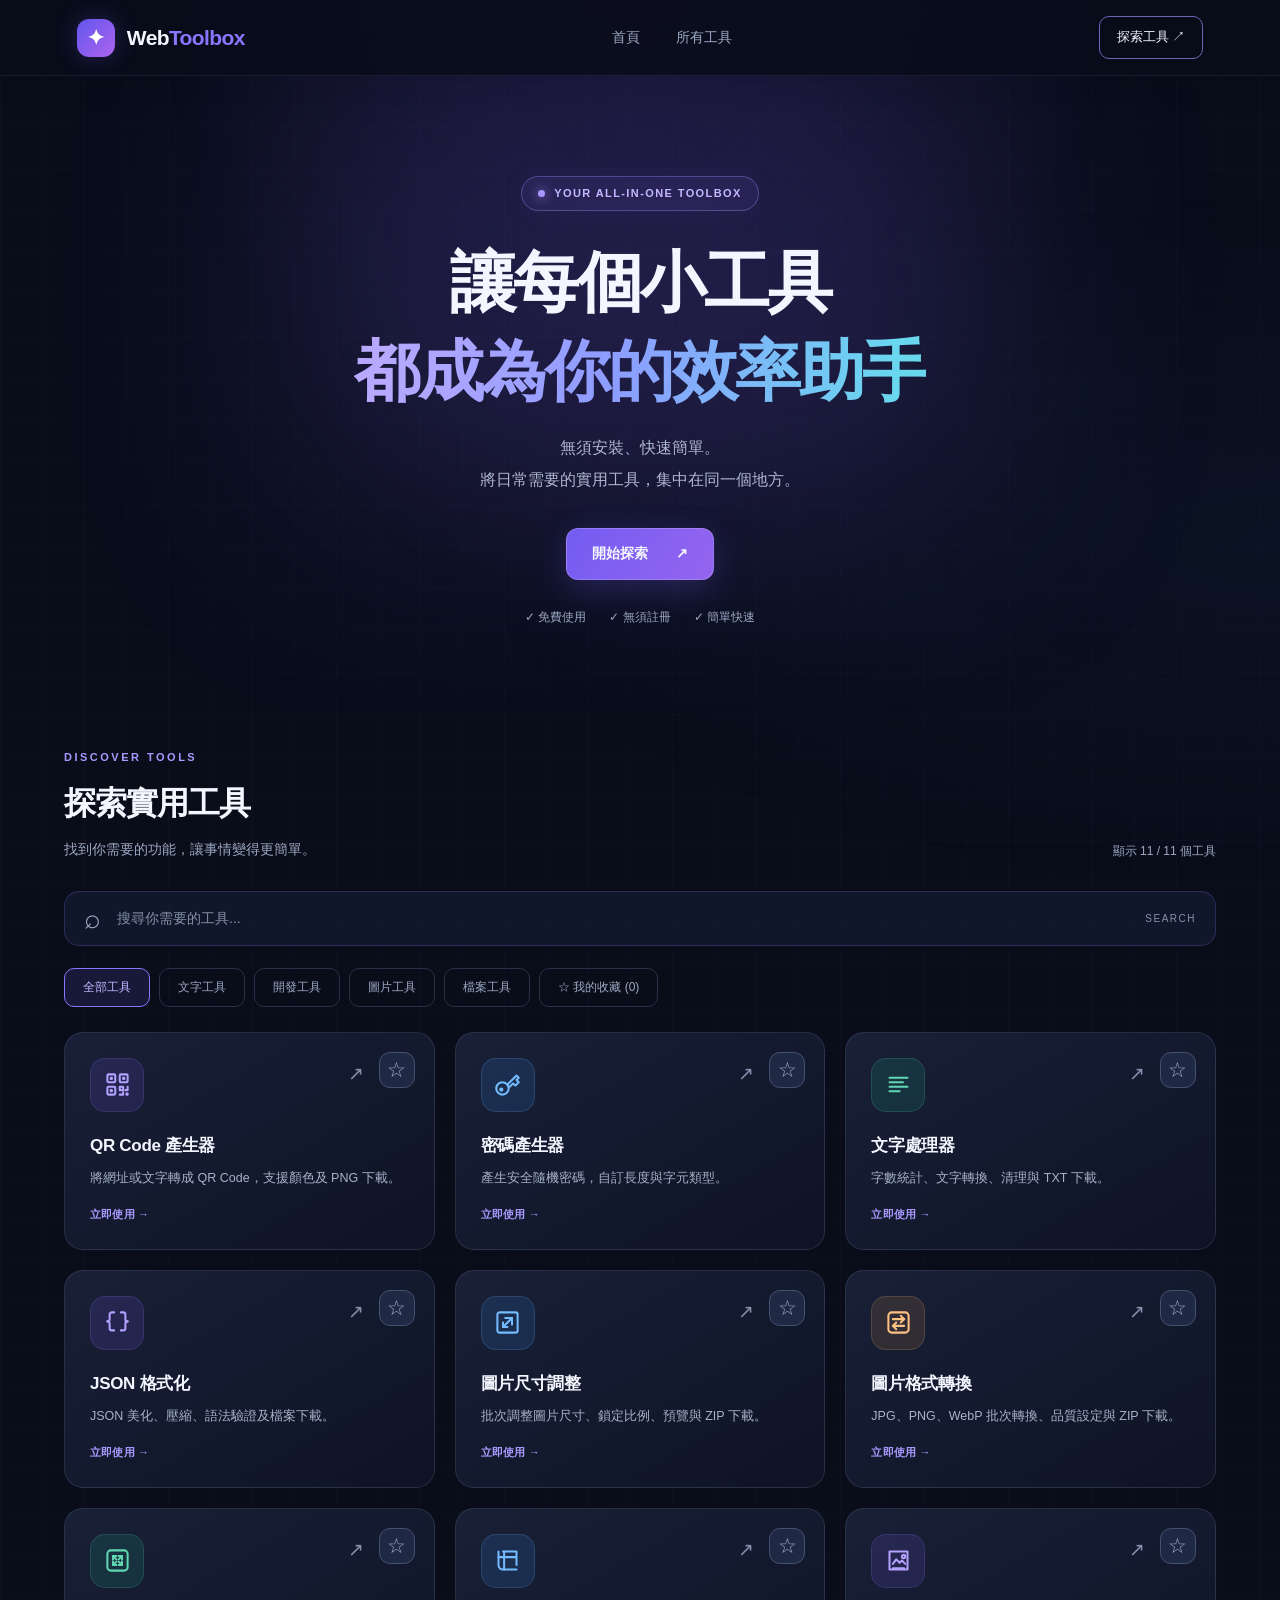
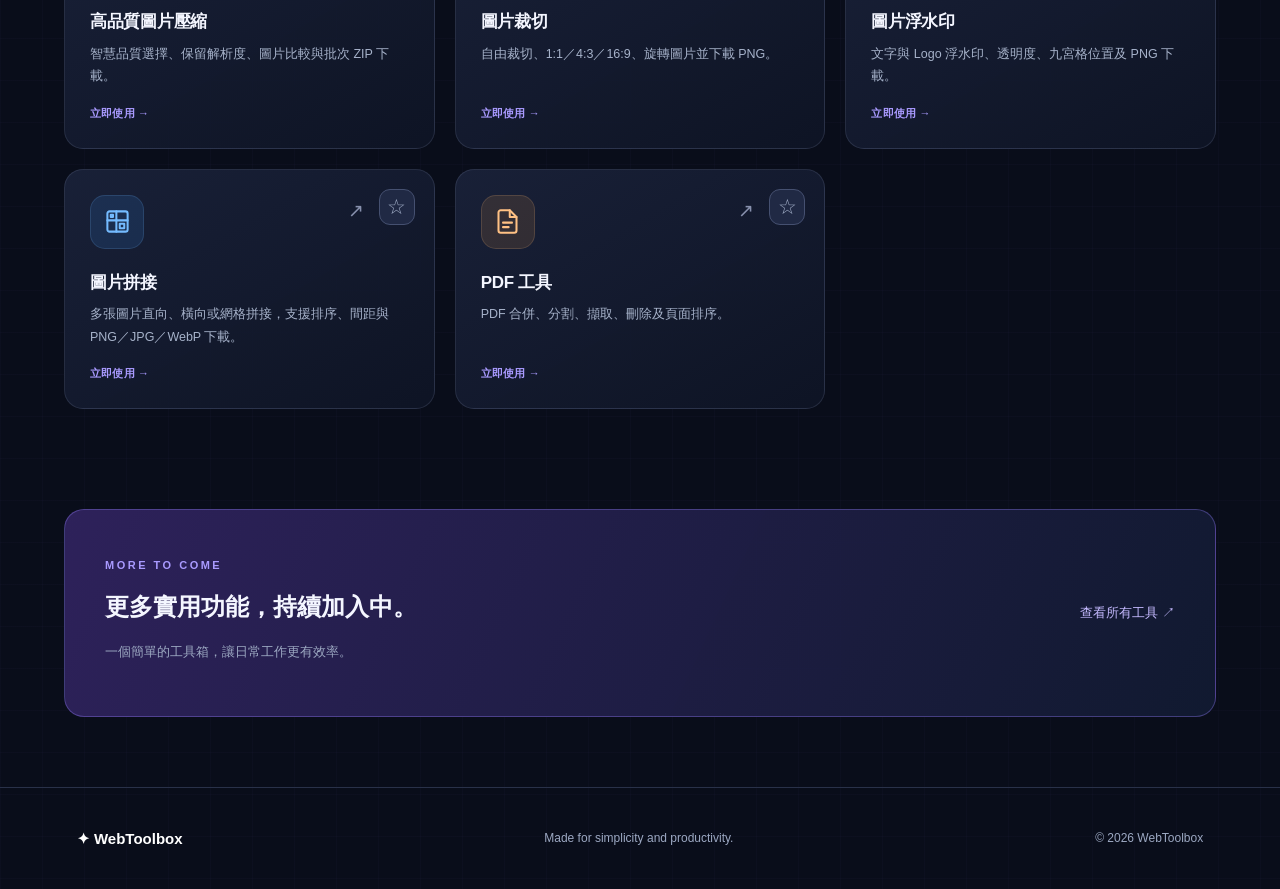
==== commit 69250e1d: "Improve SEO metadata and add SEO validation" ====
--- a/index.html
+++ b/index.html
@@ -2,22 +2,26 @@
 <!DOCTYPE html>
 <html lang="zh-Hant">
 <head>
+  <meta http-equiv="Content-Security-Policy" content="default-src 'self'; script-src 'self' https://cdnjs.cloudflare.com; style-src 'self' 'unsafe-inline' https://fonts.googleapis.com; font-src 'self' https://fonts.gstatic.com; img-src 'self' data: blob:; connect-src 'self'; object-src 'none'; base-uri 'self'; form-action 'self'; frame-src 'none'">
   <meta charset="UTF-8">
   <meta name="viewport" content="width=device-width, initial-scale=1.0">
   <meta name="theme-color" content="#090d1a">
-  <meta
-    name="description"
-    content="WebToolbox 提供免費線上 QR Code 產生器、
-    密碼產生器、文字處理器、JSON 格式化、
-    圖片尺寸調整、圖片轉檔、圖片壓縮及 PDF 工具。"
-  >
+
+  <title>WebToolbox｜免費線上工具箱：圖片、PDF、文字與開發工具</title>
+  <!-- WebToolbox SEO metadata: start -->
+  <link rel="canonical" href="https://ycc1203.github.io/WebToolBox/">
+  <meta name="description" content="WebToolbox 免費線上工具箱，提供圖片壓縮、轉檔、裁切、浮水印、圖片拼接、尺寸調整、PDF、QR Code、密碼、文字處理及 JSON 格式化。免安裝，開啟網頁即可使用。">
+  <meta name="robots" content="index, follow">
   <meta property="og:type" content="website">
-  <meta property="og:title" content="WebToolbox｜免費線上工具箱">
-  <meta property="og:description"
-        content="免費、快速、實用的線上工具箱。圖片、PDF、文字及開發工具一站完成。">
+  <meta property="og:title" content="WebToolbox｜免費線上工具箱：圖片、PDF、文字與開發工具">
+  <meta property="og:description" content="WebToolbox 免費線上工具箱，提供圖片壓縮、轉檔、裁切、浮水印、圖片拼接、尺寸調整、PDF、QR Code、密碼、文字處理及 JSON 格式化。免安裝，開啟網頁即可使用。">
+  <meta property="og:url" content="https://ycc1203.github.io/WebToolBox/">
+  <meta property="og:site_name" content="WebToolbox">
   <meta property="og:locale" content="zh_TW">
-
-  <title>WebToolbox | 免費線上工具箱</title>
+  <meta name="twitter:card" content="summary">
+  <meta name="twitter:title" content="WebToolbox｜免費線上工具箱：圖片、PDF、文字與開發工具">
+  <meta name="twitter:description" content="WebToolbox 免費線上工具箱，提供圖片壓縮、轉檔、裁切、浮水印、圖片拼接、尺寸調整、PDF、QR Code、密碼、文字處理及 JSON 格式化。免安裝，開啟網頁即可使用。">
+<!-- WebToolbox SEO metadata: end -->
   <link rel="icon" type="image/svg+xml" href="./assets/favicon.svg">
 
   <link rel="stylesheet" href="./css/style.css">
@@ -138,6 +142,26 @@
 
       <div class="tools-grid" id="toolsGrid"></div>
 
+      <!-- 提供無 JavaScript 環境使用者與文字型瀏覽器的工具連結。 -->
+      <noscript>
+        <nav aria-label="全部工具連結">
+          <h3>所有工具</h3>
+          <ul>
+            <li><a href="./tools/qr.html">QR Code 產生器</a></li>
+            <li><a href="./tools/password.html">密碼產生器</a></li>
+            <li><a href="./tools/text.html">文字處理器</a></li>
+            <li><a href="./tools/json.html">JSON 格式化</a></li>
+            <li><a href="./tools/resize.html">圖片尺寸調整</a></li>
+            <li><a href="./tools/convert.html">圖片格式轉換</a></li>
+            <li><a href="./tools/compress.html">圖片壓縮</a></li>
+            <li><a href="./tools/crop.html">圖片裁切</a></li>
+            <li><a href="./tools/watermark.html">圖片浮水印</a></li>
+            <li><a href="./tools/stitch.html">圖片拼接</a></li>
+            <li><a href="./tools/pdf.html">PDF 工具</a></li>
+          </ul>
+        </nav>
+      </noscript>
+
       <p class="empty-message" id="emptyMessage" hidden>
         找不到符合條件的工具，試試其他關鍵字吧！
       </p>
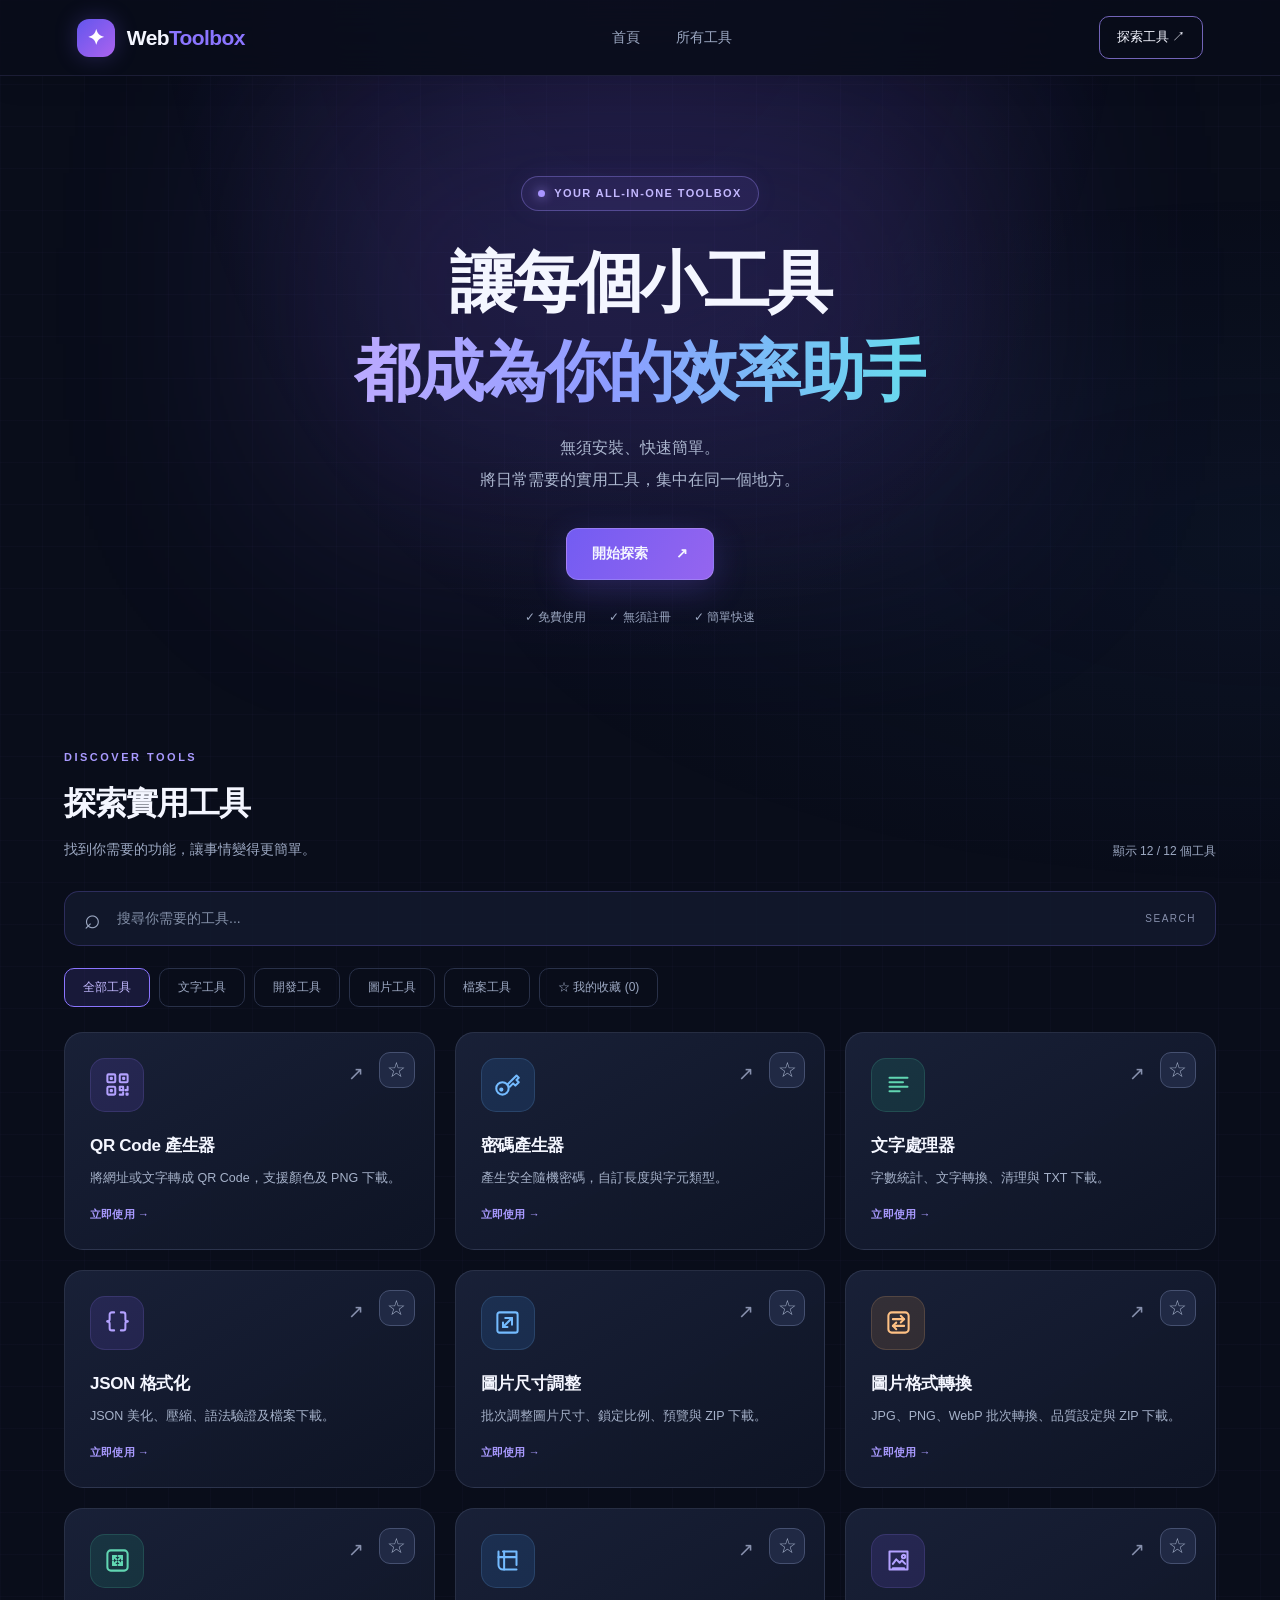
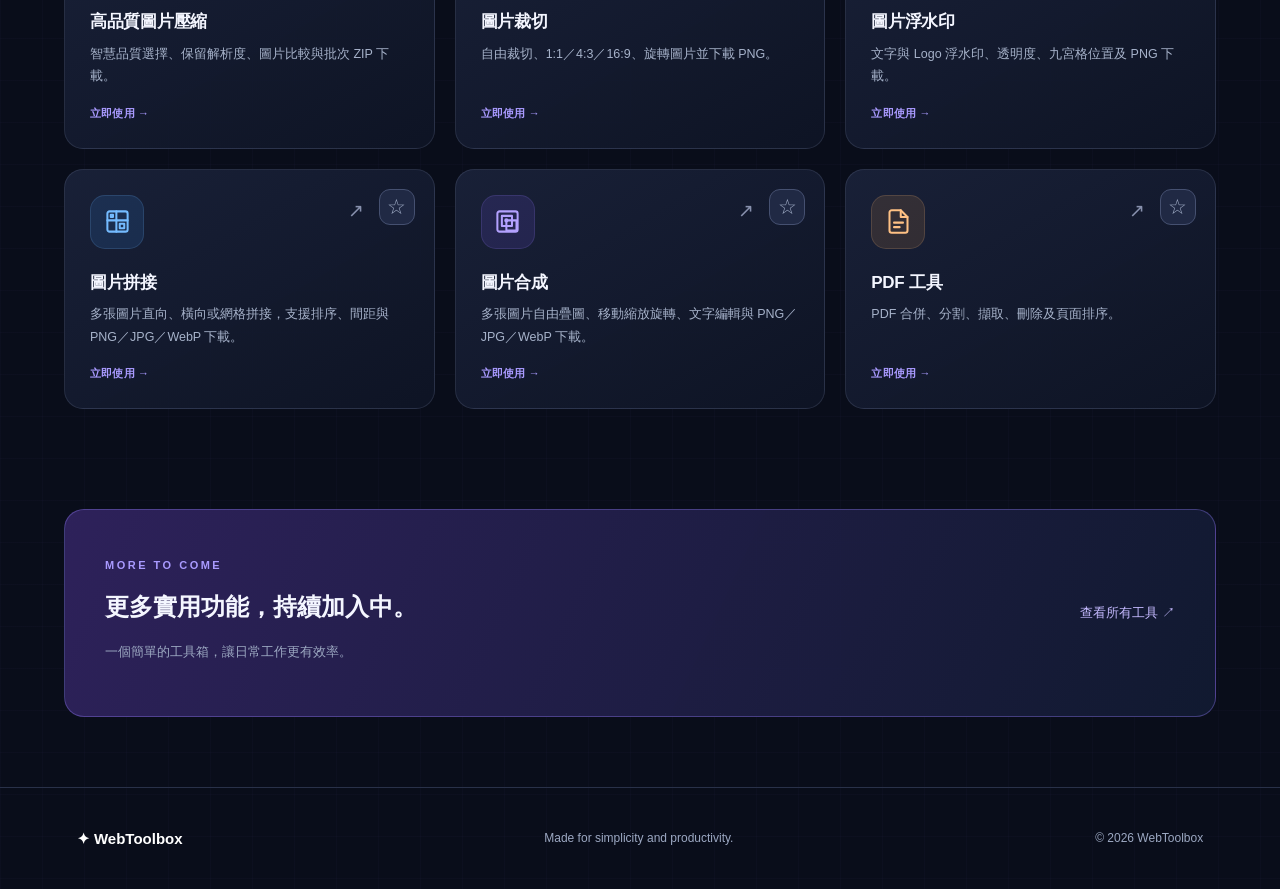
==== commit 86dfb6c8: "Add image composer tool" ====
--- a/index.html
+++ b/index.html
@@ -10,17 +10,17 @@
   <title>WebToolbox｜免費線上工具箱：圖片、PDF、文字與開發工具</title>
   <!-- WebToolbox SEO metadata: start -->
   <link rel="canonical" href="https://ycc1203.github.io/WebToolBox/">
-  <meta name="description" content="WebToolbox 免費線上工具箱，提供圖片壓縮、轉檔、裁切、浮水印、圖片拼接、尺寸調整、PDF、QR Code、密碼、文字處理及 JSON 格式化。免安裝，開啟網頁即可使用。">
+  <meta name="description" content="WebToolbox 免費線上工具箱，提供圖片壓縮、轉檔、裁切、浮水印、圖片拼接、圖片合成、尺寸調整、PDF、QR Code、密碼、文字處理及 JSON 格式化。免安裝，開啟網頁即可使用。">
   <meta name="robots" content="index, follow">
   <meta property="og:type" content="website">
   <meta property="og:title" content="WebToolbox｜免費線上工具箱：圖片、PDF、文字與開發工具">
-  <meta property="og:description" content="WebToolbox 免費線上工具箱，提供圖片壓縮、轉檔、裁切、浮水印、圖片拼接、尺寸調整、PDF、QR Code、密碼、文字處理及 JSON 格式化。免安裝，開啟網頁即可使用。">
+  <meta property="og:description" content="WebToolbox 免費線上工具箱，提供圖片壓縮、轉檔、裁切、浮水印、圖片拼接、圖片合成、尺寸調整、PDF、QR Code、密碼、文字處理及 JSON 格式化。免安裝，開啟網頁即可使用。">
   <meta property="og:url" content="https://ycc1203.github.io/WebToolBox/">
   <meta property="og:site_name" content="WebToolbox">
   <meta property="og:locale" content="zh_TW">
   <meta name="twitter:card" content="summary">
   <meta name="twitter:title" content="WebToolbox｜免費線上工具箱：圖片、PDF、文字與開發工具">
-  <meta name="twitter:description" content="WebToolbox 免費線上工具箱，提供圖片壓縮、轉檔、裁切、浮水印、圖片拼接、尺寸調整、PDF、QR Code、密碼、文字處理及 JSON 格式化。免安裝，開啟網頁即可使用。">
+  <meta name="twitter:description" content="WebToolbox 免費線上工具箱，提供圖片壓縮、轉檔、裁切、浮水印、圖片拼接、圖片合成、尺寸調整、PDF、QR Code、密碼、文字處理及 JSON 格式化。免安裝，開啟網頁即可使用。">
 <!-- WebToolbox SEO metadata: end -->
   <link rel="icon" type="image/svg+xml" href="./assets/favicon.svg">
 
@@ -157,6 +157,7 @@
             <li><a href="./tools/crop.html">圖片裁切</a></li>
             <li><a href="./tools/watermark.html">圖片浮水印</a></li>
             <li><a href="./tools/stitch.html">圖片拼接</a></li>
+            <li><a href="./tools/composer.html">圖片合成</a></li>
             <li><a href="./tools/pdf.html">PDF 工具</a></li>
           </ul>
         </nav>
